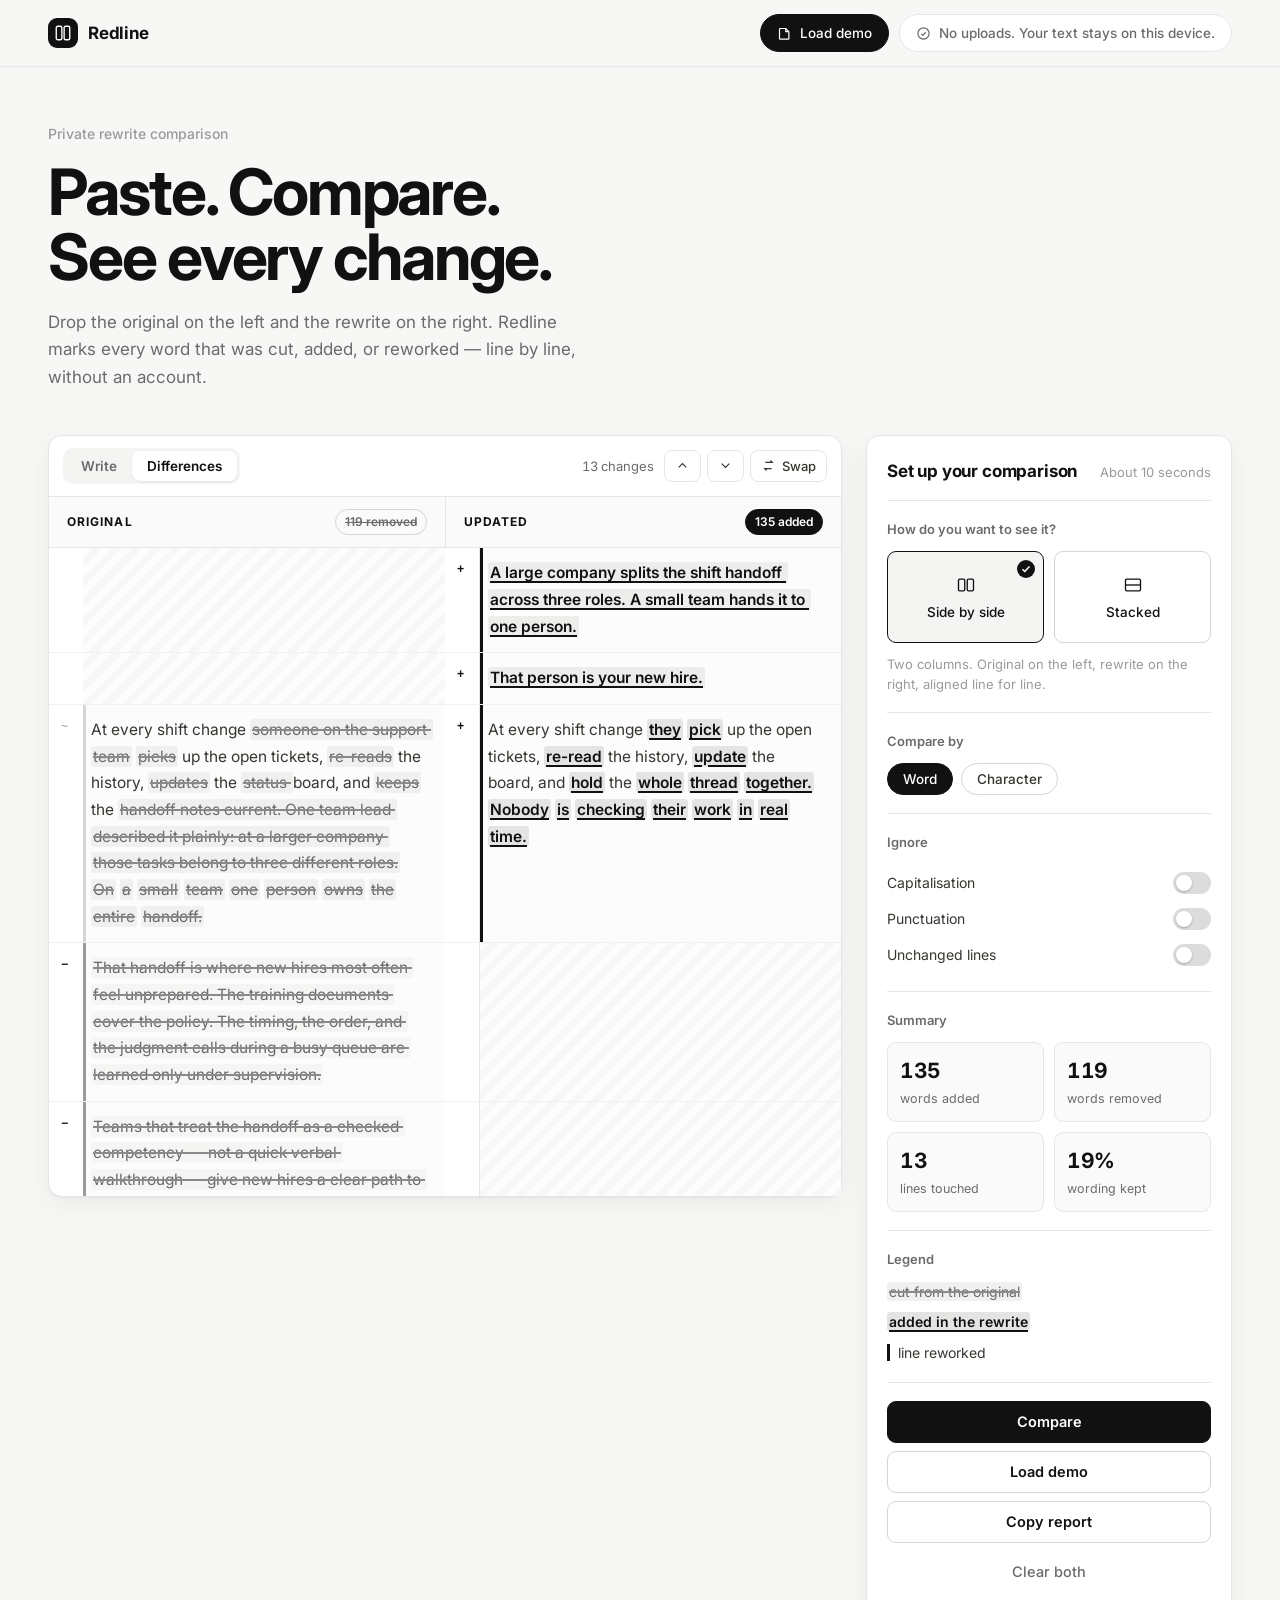
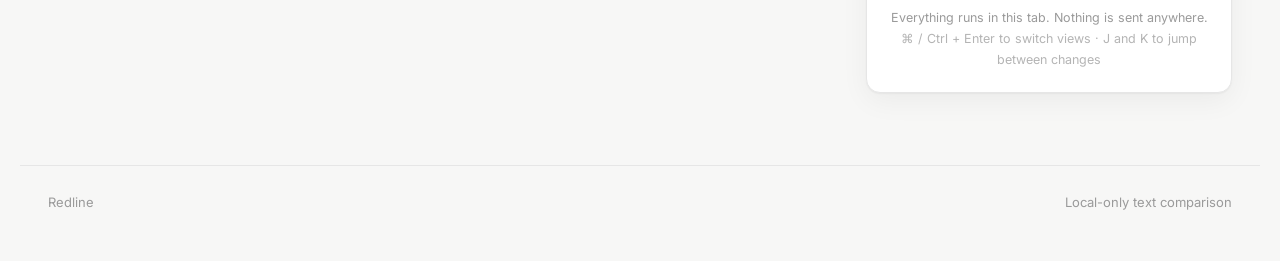
==== index.html @ 11aa621a "Add Redline, a browser-only before/after text comparison tool Paste an original draft on the left an" ====
<!doctype html>
<html lang="en">
<head>
<meta charset="utf-8" />
<meta name="viewport" content="width=device-width, initial-scale=1" />
<title>Redline — Compare a rewrite side by side</title>
<meta name="description" content="Paste the original and the rewrite. See every word added, removed, and moved. Nothing leaves your browser." />
<link rel="preconnect" href="https://fonts.googleapis.com" />
<link rel="preconnect" href="https://fonts.gstatic.com" crossorigin />
<link href="https://fonts.googleapis.com/css2?family=Inter:wght@400;500;600;700&display=swap" rel="stylesheet" />
<link rel="stylesheet" href="styles.css" />
</head>
<body>

<header class="topbar">
  <div class="topbar-inner">
    <a class="brand" href="./">
      <span class="brand-mark" aria-hidden="true">
        <svg viewBox="0 0 24 24" width="18" height="18" fill="none" stroke="currentColor" stroke-width="1.8">
          <rect x="3" y="3" width="7.5" height="18" rx="2"></rect>
          <rect x="13.5" y="3" width="7.5" height="18" rx="2"></rect>
        </svg>
      </span>
      <span class="brand-name">Redline</span>
    </a>
    <div class="topbar-right">
      <button class="pill pill-solid" id="demoTopBtn" type="button">
        <svg viewBox="0 0 24 24" width="15" height="15" fill="none" stroke="currentColor" stroke-width="1.9" aria-hidden="true"><path d="M5 4h9l5 5v11a1 1 0 0 1-1 1H5a1 1 0 0 1-1-1V5a1 1 0 0 1 1-1z"/><path d="M14 4v5h5"/></svg>
        Load demo
      </button>
      <span class="pill pill-quiet">
        <svg viewBox="0 0 24 24" width="15" height="15" fill="none" stroke="currentColor" stroke-width="1.9" aria-hidden="true"><circle cx="12" cy="12" r="9"/><path d="M8.5 12.5l2.5 2.5 4.5-5"/></svg>
        No uploads. Your text stays on this device.
      </span>
    </div>
  </div>
</header>

<main class="page">

  <section class="hero">
    <p class="eyebrow">Private rewrite comparison</p>
    <h1>Paste. Compare.<br />See every change.</h1>
    <p class="lede">Drop the original on the left and the rewrite on the right. Redline marks every word that was cut, added, or reworked — line by line, without an account.</p>
  </section>

  <section class="workspace">

    <!-- ============ LEFT: editor / diff ============ -->
    <div class="canvas-card">
      <div class="canvas-head">
        <div class="segmented" role="tablist" aria-label="Workspace mode">
          <button class="seg-btn is-active" id="tabEdit" role="tab" aria-selected="true" type="button">Write</button>
          <button class="seg-btn" id="tabDiff" role="tab" aria-selected="false" type="button">Differences</button>
        </div>
        <div class="canvas-head-right">
          <span class="change-counter" id="changeCounter" hidden></span>
          <button class="ghost-btn" id="prevChange" type="button" title="Previous change" hidden aria-label="Previous change">
            <svg viewBox="0 0 24 24" width="15" height="15" fill="none" stroke="currentColor" stroke-width="2"><path d="M18 15l-6-6-6 6"/></svg>
          </button>
          <button class="ghost-btn" id="nextChange" type="button" title="Next change" hidden aria-label="Next change">
            <svg viewBox="0 0 24 24" width="15" height="15" fill="none" stroke="currentColor" stroke-width="2"><path d="M6 9l6 6 6-6"/></svg>
          </button>
          <button class="ghost-btn" id="swapBtn" type="button" title="Swap sides">
            <svg viewBox="0 0 24 24" width="15" height="15" fill="none" stroke="currentColor" stroke-width="1.9"><path d="M7 7h11l-3-3"/><path d="M17 17H6l3 3"/></svg>
            Swap
          </button>
        </div>
      </div>

      <!-- WRITE MODE -->
      <div class="pane-grid" id="editView">
        <div class="pane">
          <div class="pane-head">
            <span class="pane-title">Original</span>
            <span class="pane-meta" id="metaLeft">0 words</span>
          </div>
          <textarea id="inputLeft" class="editor" spellcheck="false" placeholder="Paste the original draft here…"></textarea>
        </div>
        <div class="pane">
          <div class="pane-head">
            <span class="pane-title">Updated</span>
            <span class="pane-meta" id="metaRight">0 words</span>
          </div>
          <textarea id="inputRight" class="editor" spellcheck="false" placeholder="Paste the rewrite here…"></textarea>
        </div>
      </div>

      <!-- DIFF MODE -->
      <div class="diff-view" id="diffView" hidden>
        <div class="diff-head" id="diffHead">
          <div class="diff-head-cell">
            <span class="pane-title">Original</span>
            <span class="tag tag-del" id="tagRemoved">0 removed</span>
          </div>
          <div class="diff-head-cell">
            <span class="pane-title">Updated</span>
            <span class="tag tag-ins" id="tagAdded">0 added</span>
          </div>
        </div>
        <div class="diff-body" id="diffBody"></div>
        <div class="empty-state" id="emptyState" hidden>
          <p class="empty-title">Nothing to compare yet</p>
          <p class="empty-sub">Add text to both sides, or load the demo to see how it reads.</p>
          <button class="btn btn-dark" id="demoEmptyBtn" type="button">Load demo</button>
        </div>
      </div>
    </div>

    <!-- ============ RIGHT: control panel ============ -->
    <aside class="panel">
      <div class="panel-head">
        <h2>Set up your comparison</h2>
        <span class="panel-note">About 10 seconds</span>
      </div>

      <div class="panel-section">
        <p class="panel-label">How do you want to see it?</p>
        <div class="choice-grid">
          <button class="choice" id="viewSplit" type="button" aria-pressed="true">
            <svg viewBox="0 0 24 24" width="20" height="20" fill="none" stroke="currentColor" stroke-width="1.6" aria-hidden="true"><rect x="3" y="5" width="7.5" height="14" rx="1.5"/><rect x="13.5" y="5" width="7.5" height="14" rx="1.5"/></svg>
            <span>Side by side</span>
            <span class="check" aria-hidden="true">
              <svg viewBox="0 0 24 24" width="12" height="12" fill="none" stroke="currentColor" stroke-width="3"><path d="M5 12.5l4.5 4.5L19 7"/></svg>
            </span>
          </button>
          <button class="choice" id="viewUnified" type="button" aria-pressed="false">
            <svg viewBox="0 0 24 24" width="20" height="20" fill="none" stroke="currentColor" stroke-width="1.6" aria-hidden="true"><rect x="3" y="5" width="18" height="14" rx="1.5"/><path d="M3 12h18"/></svg>
            <span>Stacked</span>
            <span class="check" aria-hidden="true">
              <svg viewBox="0 0 24 24" width="12" height="12" fill="none" stroke="currentColor" stroke-width="3"><path d="M5 12.5l4.5 4.5L19 7"/></svg>
            </span>
          </button>
        </div>
        <p class="panel-hint" id="viewHint">Two columns. Original on the left, rewrite on the right, aligned line for line.</p>
      </div>

      <div class="panel-section">
        <p class="panel-label">Compare by</p>
        <div class="chip-row">
          <button class="chip is-active" data-granularity="word" type="button">Word</button>
          <button class="chip" data-granularity="char" type="button">Character</button>
        </div>
      </div>

      <div class="panel-section">
        <p class="panel-label">Ignore</p>
        <label class="switch-row">
          <span>Capitalisation</span>
          <input type="checkbox" id="optCase" />
          <span class="switch" aria-hidden="true"></span>
        </label>
        <label class="switch-row">
          <span>Punctuation</span>
          <input type="checkbox" id="optPunct" />
          <span class="switch" aria-hidden="true"></span>
        </label>
        <label class="switch-row">
          <span>Unchanged lines</span>
          <input type="checkbox" id="optOnlyChanges" />
          <span class="switch" aria-hidden="true"></span>
        </label>
      </div>

      <div class="panel-section">
        <p class="panel-label">Summary</p>
        <div class="stat-grid">
          <div class="stat">
            <span class="stat-num" id="statAdded">0</span>
            <span class="stat-label">words added</span>
          </div>
          <div class="stat">
            <span class="stat-num" id="statRemoved">0</span>
            <span class="stat-label">words removed</span>
          </div>
          <div class="stat">
            <span class="stat-num" id="statLines">0</span>
            <span class="stat-label">lines touched</span>
          </div>
          <div class="stat">
            <span class="stat-num" id="statKept">—</span>
            <span class="stat-label">wording kept</span>
          </div>
        </div>
      </div>

      <div class="panel-section">
        <p class="panel-label">Legend</p>
        <ul class="legend">
          <li><del class="d-del">cut from the original</del></li>
          <li><ins class="d-ins">added in the rewrite</ins></li>
          <li><span class="legend-line legend-moved">line reworked</span></li>
        </ul>
      </div>

      <div class="panel-actions">
        <button class="btn btn-dark" id="compareBtn" type="button">Compare</button>
        <button class="btn btn-light" id="demoBtn" type="button">Load demo</button>
        <button class="btn btn-light" id="copyBtn" type="button">Copy report</button>
        <button class="btn btn-quiet" id="clearBtn" type="button">Clear both</button>
      </div>
      <p class="panel-foot">Everything runs in this tab. Nothing is sent anywhere.<br /><span class="kbd-hint">⌘ / Ctrl + Enter to switch views · J and K to jump between changes</span></p>
    </aside>

  </section>
</main>

<footer class="footer">
  <span>Redline</span>
  <span>Local-only text comparison</span>
</footer>

<div class="toast" id="toast" role="status" aria-live="polite" hidden></div>

<script src="diff.js"></script>
<script src="app.js"></script>
</body>
</html>
---- styles.css ----
/* ============================================================
   Redline — black & white, Notion-inspired comparison tool
   ============================================================ */

:root {
  --ink:          #111111;
  --ink-2:        #37352f;
  --muted:        #6b6b6b;
  --muted-2:      #9a9a9a;
  --line:         #e6e6e6;
  --line-strong:  #d5d5d5;
  --paper:        #ffffff;
  --paper-2:      #fafafa;
  --paper-3:      #f4f4f3;
  --wash:         #f7f7f6;
  --del-bg:       #f0f0ef;
  --ins-bg:       #e4e4e2;
  --radius:       14px;
  --radius-sm:    9px;
  --shadow:       0 1px 2px rgba(0,0,0,.05), 0 8px 28px rgba(0,0,0,.05);
  --font:         "Inter", -apple-system, BlinkMacSystemFont, "Segoe UI", Helvetica, Arial, sans-serif;
  --mono:         ui-monospace, SFMono-Regular, Menlo, Consolas, monospace;
}

* { box-sizing: border-box; }

[hidden] { display: none !important; }

html, body { height: 100%; }

body {
  margin: 0;
  background: var(--wash);
  color: var(--ink);
  font-family: var(--font);
  font-size: 15px;
  line-height: 1.55;
  -webkit-font-smoothing: antialiased;
}

button { font-family: inherit; }

/* ---------------- top bar ---------------- */

.topbar {
  position: sticky;
  top: 0;
  z-index: 40;
  background: rgba(247,247,246,.86);
  backdrop-filter: saturate(180%) blur(12px);
  border-bottom: 1px solid var(--line);
}

.topbar-inner {
  max-width: 1240px;
  margin: 0 auto;
  padding: 14px 28px;
  display: flex;
  align-items: center;
  justify-content: space-between;
  gap: 16px;
}

.brand {
  display: inline-flex;
  align-items: center;
  gap: 10px;
  text-decoration: none;
  color: var(--ink);
}

.brand-mark {
  width: 30px;
  height: 30px;
  border-radius: 9px;
  background: var(--ink);
  color: #fff;
  display: grid;
  place-items: center;
}

.brand-name { font-weight: 700; font-size: 17px; letter-spacing: -.01em; }

.topbar-right { display: flex; align-items: center; gap: 10px; }

.pill {
  display: inline-flex;
  align-items: center;
  gap: 8px;
  height: 38px;
  padding: 0 16px;
  border-radius: 999px;
  font-size: 13.5px;
  font-weight: 500;
  white-space: nowrap;
}

.pill-solid {
  background: var(--ink);
  color: #fff;
  border: 1px solid var(--ink);
  cursor: pointer;
  transition: transform .12s ease, opacity .12s ease;
}
.pill-solid:hover { opacity: .88; }
.pill-solid:active { transform: translateY(1px); }

.pill-quiet {
  background: var(--paper);
  border: 1px solid var(--line);
  color: var(--muted);
}

/* ---------------- page + hero ---------------- */

.page {
  max-width: 1240px;
  margin: 0 auto;
  padding: 56px 28px 72px;
}

.hero { max-width: 720px; margin-bottom: 44px; }

.eyebrow {
  margin: 0 0 14px;
  color: var(--muted-2);
  font-size: 14px;
  font-weight: 500;
}

h1 {
  margin: 0 0 20px;
  font-size: clamp(38px, 6vw, 64px);
  line-height: 1.02;
  letter-spacing: -.035em;
  font-weight: 700;
}

.lede {
  margin: 0;
  max-width: 560px;
  color: var(--muted);
  font-size: 17px;
  line-height: 1.6;
}

/* ---------------- workspace layout ---------------- */

.workspace {
  display: grid;
  grid-template-columns: minmax(0, 1fr) 366px;
  gap: 24px;
  align-items: start;
}

.canvas-card { min-width: 0; }

.canvas-card,
.panel {
  background: var(--paper);
  border: 1px solid var(--line);
  border-radius: var(--radius);
  box-shadow: var(--shadow);
}

/* ---------------- canvas head ---------------- */

.canvas-head {
  display: flex;
  align-items: center;
  justify-content: space-between;
  gap: 12px;
  padding: 12px 14px;
  border-bottom: 1px solid var(--line);
}

.segmented {
  display: inline-flex;
  padding: 3px;
  background: var(--paper-3);
  border-radius: 10px;
}

.seg-btn {
  border: 0;
  background: transparent;
  color: var(--muted);
  font-size: 13.5px;
  font-weight: 600;
  padding: 7px 15px;
  border-radius: 8px;
  cursor: pointer;
}

.seg-btn.is-active {
  background: var(--paper);
  color: var(--ink);
  box-shadow: 0 1px 2px rgba(0,0,0,.08);
}

.canvas-head-right { display: flex; align-items: center; gap: 6px; }

.change-counter {
  font-size: 13px;
  color: var(--muted);
  padding-right: 4px;
  font-variant-numeric: tabular-nums;
}

.ghost-btn {
  display: inline-flex;
  align-items: center;
  gap: 6px;
  height: 32px;
  padding: 0 10px;
  border: 1px solid var(--line);
  background: var(--paper);
  color: var(--ink-2);
  border-radius: 8px;
  font-size: 13px;
  font-weight: 500;
  cursor: pointer;
}
.ghost-btn:hover { background: var(--paper-3); }
.ghost-btn:disabled { opacity: .38; cursor: default; }

/* ---------------- write mode ---------------- */

.pane-grid {
  display: grid;
  grid-template-columns: 1fr 1fr;
}

.pane { display: flex; flex-direction: column; min-width: 0; }
.pane + .pane { border-left: 1px solid var(--line); }

.pane-head {
  display: flex;
  align-items: center;
  justify-content: space-between;
  padding: 12px 18px;
  border-bottom: 1px solid var(--line);
  background: var(--paper-2);
}

.pane-title {
  font-size: 12px;
  font-weight: 700;
  letter-spacing: .09em;
  text-transform: uppercase;
  color: var(--ink);
}

.pane-meta { font-size: 12.5px; color: var(--muted-2); font-variant-numeric: tabular-nums; }

.editor {
  border: 0;
  outline: 0;
  resize: none;
  padding: 22px;
  min-height: 460px;
  font-family: var(--font);
  font-size: 15.5px;
  line-height: 1.72;
  color: var(--ink-2);
  background: transparent;
}

.editor::placeholder { color: #bdbdbd; }

/* ---------------- diff mode ---------------- */

.diff-view { display: flex; flex-direction: column; }

.diff-head {
  display: grid;
  grid-template-columns: 1fr 1fr;
  border-bottom: 1px solid var(--line);
  background: var(--paper-2);
}

.diff-head-cell {
  display: flex;
  align-items: center;
  justify-content: space-between;
  gap: 10px;
  padding: 12px 18px;
}
.diff-head-cell + .diff-head-cell { border-left: 1px solid var(--line); }

.diff-view.is-unified .diff-head { grid-template-columns: 1fr; }
.diff-view.is-unified .diff-head-cell:first-child { gap: 8px; }
.diff-view.is-unified .diff-head-cell:first-child .tag-del { margin-left: auto; }
.diff-view.is-unified .diff-head-cell:nth-child(2) { display: none; }

.tag {
  font-size: 12px;
  font-weight: 600;
  padding: 3px 9px;
  border-radius: 999px;
  border: 1px solid var(--line-strong);
  color: var(--muted);
  white-space: nowrap;
}
.tag-del { text-decoration: line-through; text-decoration-thickness: 1px; }
.tag-ins { background: var(--ink); border-color: var(--ink); color: #fff; }

.diff-body {
  min-height: 460px;
  max-height: 72vh;
  overflow: auto;
}

/* --- a diff row: gutter | left | gutter | right --- */

.row {
  display: grid;
  grid-template-columns: 34px minmax(0,1fr) 34px minmax(0,1fr);
  border-bottom: 1px solid #f1f1f1;
}
.row:last-child { border-bottom: 0; }

.cell {
  padding: 12px 18px 12px 8px;
  font-size: 15.5px;
  line-height: 1.72;
  color: var(--ink-2);
  min-width: 0;
  overflow-wrap: anywhere;
  white-space: pre-wrap;
}

.cell.side-b { border-left: 1px solid var(--line); padding-left: 8px; }

.gutter {
  font-family: var(--mono);
  font-size: 12px;
  color: var(--muted-2);
  padding: 13px 0 0 12px;
  user-select: none;
}

.gutter.g-del { color: var(--ink); font-weight: 700; }
.gutter.g-ins { color: var(--ink); font-weight: 700; }

.cell.is-empty { background: repeating-linear-gradient(135deg, #fdfdfd, #fdfdfd 7px, #f7f7f6 7px, #f7f7f6 14px); }

.row.r-del .cell.side-a,
.row.r-ins .cell.side-b,
.row.r-mod .cell { background: #fcfcfc; }

.row.r-del .cell.side-a { box-shadow: inset 3px 0 0 var(--muted-2); }
.row.r-ins .cell.side-b { box-shadow: inset 3px 0 0 var(--ink); }
.row.r-mod .cell.side-a { box-shadow: inset 3px 0 0 var(--line-strong); }
.row.r-mod .cell.side-b { box-shadow: inset 3px 0 0 var(--ink); }

.row.is-focused { background: #f6f6f5; }

/* unified (stacked) mode */
.diff-view.is-unified .row { grid-template-columns: 34px minmax(0,1fr); }
.diff-view.is-unified .row .gutter.g-a,
.diff-view.is-unified .row .gutter.g-b { grid-column: 1; }
.diff-view.is-unified .row .cell.side-a,
.diff-view.is-unified .row .cell.side-b { grid-column: 2; }
.diff-view.is-unified .row .cell.side-b { border-left: 0; padding-left: 8px; }
.diff-view.is-unified .row.r-eq .gutter.g-b,
.diff-view.is-unified .row.r-eq .cell.side-b,
.diff-view.is-unified .row .cell.is-empty,
.diff-view.is-unified .row.r-del .gutter.g-b,
.diff-view.is-unified .row.r-ins .gutter.g-a { display: none; }
.diff-view.is-unified .row.r-mod .cell.side-a { padding-bottom: 4px; }
.diff-view.is-unified .row.r-mod .cell.side-b { padding-top: 4px; }

/* ---------------- inline marks ---------------- */

.d-del {
  background: var(--del-bg);
  color: var(--muted);
  text-decoration: line-through;
  text-decoration-thickness: 1.5px;
  text-decoration-color: #8a8a8a;
  border-radius: 3px;
  padding: 1px 2px;
  box-decoration-break: clone;
  -webkit-box-decoration-break: clone;
}

.d-ins {
  background: var(--ins-bg);
  color: var(--ink);
  font-weight: 600;
  text-decoration: underline;
  text-decoration-thickness: 2px;
  text-underline-offset: 3px;
  text-decoration-color: var(--ink);
  border-radius: 3px;
  padding: 1px 2px;
  box-decoration-break: clone;
  -webkit-box-decoration-break: clone;
}

/* whole-line additions/removals get a lighter treatment so blocks stay readable */
.row.r-ins .cell.side-b .d-ins { background: #ededeb; }
.row.r-del .cell.side-a .d-del { background: #f5f5f4; }

/* ---------------- empty state ---------------- */

.empty-state {
  min-height: 460px;
  display: grid;
  place-content: center;
  justify-items: center;
  gap: 8px;
  text-align: center;
  padding: 40px;
}
.empty-title { margin: 0; font-weight: 600; font-size: 16px; }
.empty-sub { margin: 0 0 10px; color: var(--muted); max-width: 340px; }

/* ---------------- panel ---------------- */

.panel { padding: 22px 20px; position: sticky; top: 84px; }

.panel-head {
  display: flex;
  align-items: baseline;
  justify-content: space-between;
  gap: 12px;
  padding-bottom: 16px;
  border-bottom: 1px solid var(--line);
}

.panel-head h2 { margin: 0; font-size: 17px; font-weight: 700; letter-spacing: -.01em; }
.panel-note { font-size: 13px; color: var(--muted-2); }

.panel-section { padding: 18px 0; border-bottom: 1px solid var(--line); }

.panel-label {
  margin: 0 0 12px;
  font-size: 13px;
  font-weight: 600;
  color: var(--muted);
}

.panel-hint { margin: 12px 0 0; font-size: 13px; color: var(--muted-2); line-height: 1.5; }

.choice-grid { display: grid; grid-template-columns: 1fr 1fr; gap: 10px; }

.choice {
  position: relative;
  display: flex;
  flex-direction: column;
  align-items: center;
  justify-content: center;
  gap: 9px;
  padding: 18px 10px;
  min-height: 92px;
  border: 1px solid var(--line-strong);
  border-radius: var(--radius-sm);
  background: var(--paper);
  color: var(--ink);
  font-size: 13.5px;
  font-weight: 500;
  cursor: pointer;
  transition: border-color .12s ease, background .12s ease;
}
.choice:hover { background: var(--paper-2); }
.choice[aria-pressed="true"] { border-color: var(--ink); background: var(--paper-3); }

.check {
  position: absolute;
  top: 8px;
  right: 8px;
  width: 18px;
  height: 18px;
  border-radius: 50%;
  background: var(--ink);
  color: #fff;
  display: none;
  place-items: center;
}
.choice[aria-pressed="true"] .check { display: grid; }

.chip-row { display: flex; gap: 8px; flex-wrap: wrap; }

.chip {
  border: 1px solid var(--line-strong);
  background: var(--paper);
  border-radius: 999px;
  padding: 7px 15px;
  font-size: 13.5px;
  font-weight: 500;
  cursor: pointer;
  color: var(--ink-2);
}
.chip.is-active { background: var(--ink); border-color: var(--ink); color: #fff; }

/* switches */
.switch-row {
  display: flex;
  align-items: center;
  justify-content: space-between;
  gap: 12px;
  padding: 7px 0;
  font-size: 14px;
  color: var(--ink-2);
  cursor: pointer;
}
.switch-row input { position: absolute; opacity: 0; pointer-events: none; }

.switch {
  flex: none;
  width: 38px;
  height: 22px;
  border-radius: 999px;
  background: #dcdcdc;
  position: relative;
  transition: background .15s ease;
}
.switch::after {
  content: "";
  position: absolute;
  top: 3px; left: 3px;
  width: 16px; height: 16px;
  border-radius: 50%;
  background: #fff;
  box-shadow: 0 1px 2px rgba(0,0,0,.25);
  transition: transform .15s ease;
}
.switch-row input:checked ~ .switch { background: var(--ink); }
.switch-row input:checked ~ .switch::after { transform: translateX(16px); }
.switch-row input:focus-visible ~ .switch { outline: 2px solid var(--ink); outline-offset: 2px; }

/* stats */
.stat-grid { display: grid; grid-template-columns: 1fr 1fr; gap: 10px; }

.stat {
  border: 1px solid var(--line);
  border-radius: var(--radius-sm);
  padding: 12px;
  background: var(--paper-2);
}
.stat-num { display: block; font-size: 21px; font-weight: 700; letter-spacing: -.02em; font-variant-numeric: tabular-nums; }
.stat-label { display: block; font-size: 12.5px; color: var(--muted); margin-top: 2px; }

/* legend */
.legend { list-style: none; margin: 0; padding: 0; display: grid; gap: 9px; font-size: 14px; }
.legend-line { border-left: 3px solid var(--ink); padding-left: 8px; color: var(--ink-2); }

/* actions */
.panel-actions { display: grid; gap: 8px; padding-top: 18px; }

.btn {
  height: 42px;
  border-radius: var(--radius-sm);
  border: 1px solid var(--line-strong);
  background: var(--paper);
  color: var(--ink);
  font-size: 14.5px;
  font-weight: 600;
  cursor: pointer;
  transition: opacity .12s ease, background .12s ease, transform .12s ease;
}
.btn:hover { background: var(--paper-3); }
.btn:active { transform: translateY(1px); }
.btn-dark { background: var(--ink); border-color: var(--ink); color: #fff; }
.btn-dark:hover { background: #000; }
.btn-quiet { border-color: transparent; background: transparent; color: var(--muted); font-weight: 500; }
.btn-quiet:hover { background: var(--paper-3); }

.panel-foot { margin: 14px 0 0; font-size: 12.5px; color: var(--muted-2); text-align: center; line-height: 1.7; }
.kbd-hint { color: #b4b4b4; }

/* ---------------- footer + toast ---------------- */

.footer {
  max-width: 1240px;
  margin: 0 auto;
  padding: 26px 28px 48px;
  display: flex;
  justify-content: space-between;
  color: var(--muted-2);
  font-size: 13px;
  border-top: 1px solid var(--line);
}

.toast {
  position: fixed;
  left: 50%;
  bottom: 28px;
  transform: translateX(-50%);
  background: var(--ink);
  color: #fff;
  padding: 11px 18px;
  border-radius: 999px;
  font-size: 14px;
  font-weight: 500;
  z-index: 60;
  box-shadow: 0 8px 30px rgba(0,0,0,.25);
}

:focus-visible { outline: 2px solid var(--ink); outline-offset: 2px; border-radius: 6px; }

/* ---------------- responsive ---------------- */

@media (max-width: 1080px) {
  .workspace { grid-template-columns: minmax(0, 1fr); }
  .panel { position: static; }
}

@media (max-width: 720px) {
  .page { padding: 34px 16px 56px; }
  .topbar-inner { padding: 12px 16px; }
  .pill-quiet { display: none; }
  .pane-grid { grid-template-columns: 1fr; }
  .canvas-head { flex-wrap: wrap; row-gap: 8px; }
  .canvas-head-right { flex-wrap: wrap; }
  .ghost-btn span, .ghost-btn { font-size: 12.5px; }
  .change-counter { font-size: 12.5px; }
  .pane + .pane { border-left: 0; border-top: 1px solid var(--line); }
  .editor { min-height: 240px; }
  .diff-head { grid-template-columns: 1fr; }
  .diff-head-cell:nth-child(2) { display: none; }
  .row, .diff-view.is-unified .row { grid-template-columns: 28px minmax(0,1fr); }
  .row .gutter.g-a, .row .gutter.g-b { grid-column: 1; }
  .row .cell.side-a, .row .cell.side-b { grid-column: 2; }
  .row .cell.side-b { border-left: 0; padding-left: 8px; }
  .row.r-eq .gutter.g-b,
  .row.r-eq .cell.side-b,
  .row .cell.is-empty,
  .row.r-del .gutter.g-b,
  .row.r-ins .gutter.g-a { display: none; }
  .stat-grid { grid-template-columns: 1fr 1fr; }
}

@media print {
  .topbar, .panel, .footer, .canvas-head { display: none; }
  body { background: #fff; }
  .diff-body { max-height: none; overflow: visible; }
}
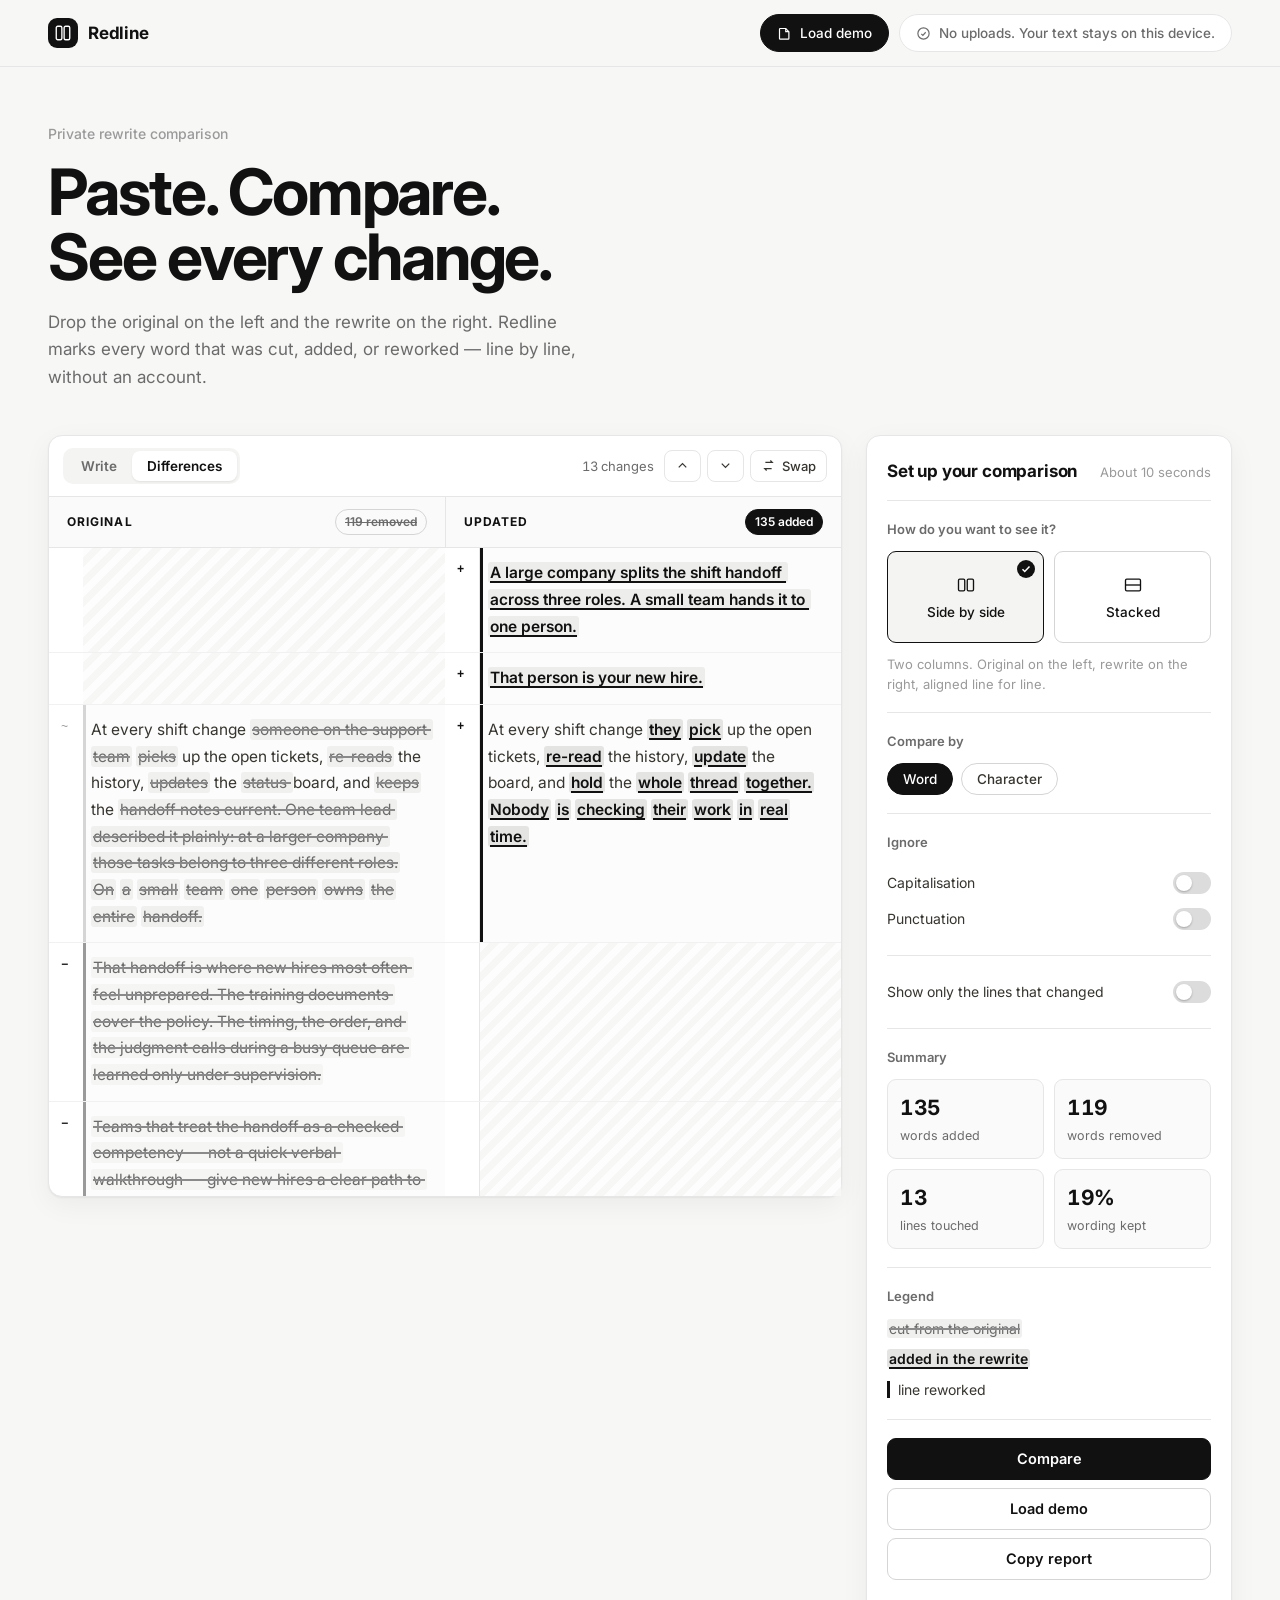
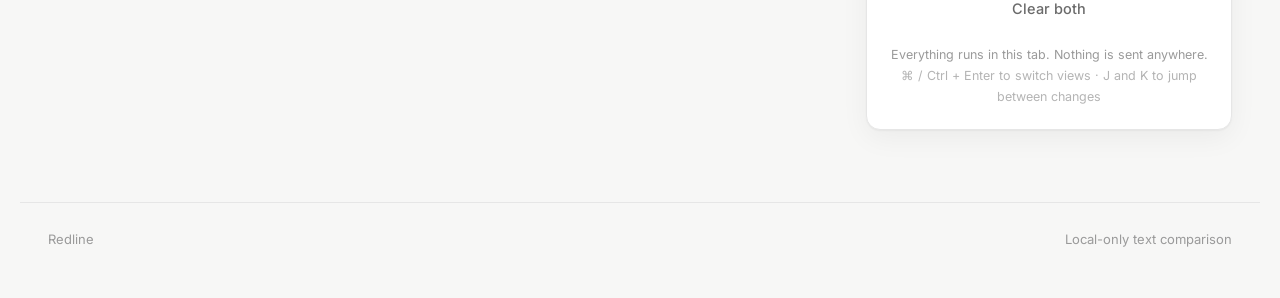
==== commit daaba339: "Ship index.html as a single self-contained file Loading the page where the sibling styles.css/diff.j" ====
--- a/index.html
+++ b/index.html
@@ -8,7 +8,649 @@
 <link rel="preconnect" href="https://fonts.googleapis.com" />
 <link rel="preconnect" href="https://fonts.gstatic.com" crossorigin />
 <link href="https://fonts.googleapis.com/css2?family=Inter:wght@400;500;600;700&display=swap" rel="stylesheet" />
-<link rel="stylesheet" href="styles.css" />
+<style>
+/* ============================================================
+   Redline — black & white, Notion-inspired comparison tool
+   ============================================================ */
+
+:root {
+  --ink:          #111111;
+  --ink-2:        #37352f;
+  --muted:        #6b6b6b;
+  --muted-2:      #9a9a9a;
+  --line:         #e6e6e6;
+  --line-strong:  #d5d5d5;
+  --paper:        #ffffff;
+  --paper-2:      #fafafa;
+  --paper-3:      #f4f4f3;
+  --wash:         #f7f7f6;
+  --del-bg:       #f0f0ef;
+  --ins-bg:       #e4e4e2;
+  --radius:       14px;
+  --radius-sm:    9px;
+  --shadow:       0 1px 2px rgba(0,0,0,.05), 0 8px 28px rgba(0,0,0,.05);
+  --font:         "Inter", -apple-system, BlinkMacSystemFont, "Segoe UI", Helvetica, Arial, sans-serif;
+  --mono:         ui-monospace, SFMono-Regular, Menlo, Consolas, monospace;
+}
+
+* { box-sizing: border-box; }
+
+[hidden] { display: none !important; }
+
+html, body { height: 100%; }
+
+body {
+  margin: 0;
+  background: var(--wash);
+  color: var(--ink);
+  font-family: var(--font);
+  font-size: 15px;
+  line-height: 1.55;
+  -webkit-font-smoothing: antialiased;
+}
+
+button { font-family: inherit; }
+
+/* ---------------- top bar ---------------- */
+
+.topbar {
+  position: sticky;
+  top: 0;
+  z-index: 40;
+  background: rgba(247,247,246,.86);
+  backdrop-filter: saturate(180%) blur(12px);
+  border-bottom: 1px solid var(--line);
+}
+
+.topbar-inner {
+  max-width: 1240px;
+  margin: 0 auto;
+  padding: 14px 28px;
+  display: flex;
+  align-items: center;
+  justify-content: space-between;
+  gap: 16px;
+}
+
+.brand {
+  display: inline-flex;
+  align-items: center;
+  gap: 10px;
+  text-decoration: none;
+  color: var(--ink);
+}
+
+.brand-mark {
+  width: 30px;
+  height: 30px;
+  border-radius: 9px;
+  background: var(--ink);
+  color: #fff;
+  display: grid;
+  place-items: center;
+}
+
+.brand-name { font-weight: 700; font-size: 17px; letter-spacing: -.01em; }
+
+.topbar-right { display: flex; align-items: center; gap: 10px; }
+
+.pill {
+  display: inline-flex;
+  align-items: center;
+  gap: 8px;
+  height: 38px;
+  padding: 0 16px;
+  border-radius: 999px;
+  font-size: 13.5px;
+  font-weight: 500;
+  white-space: nowrap;
+}
+
+.pill-solid {
+  background: var(--ink);
+  color: #fff;
+  border: 1px solid var(--ink);
+  cursor: pointer;
+  transition: transform .12s ease, opacity .12s ease;
+}
+.pill-solid:hover { opacity: .88; }
+.pill-solid:active { transform: translateY(1px); }
+
+.pill-quiet {
+  background: var(--paper);
+  border: 1px solid var(--line);
+  color: var(--muted);
+}
+
+/* ---------------- page + hero ---------------- */
+
+.page {
+  max-width: 1240px;
+  margin: 0 auto;
+  padding: 56px 28px 72px;
+}
+
+.hero { max-width: 720px; margin-bottom: 44px; }
+
+.eyebrow {
+  margin: 0 0 14px;
+  color: var(--muted-2);
+  font-size: 14px;
+  font-weight: 500;
+}
+
+h1 {
+  margin: 0 0 20px;
+  font-size: clamp(38px, 6vw, 64px);
+  line-height: 1.02;
+  letter-spacing: -.035em;
+  font-weight: 700;
+}
+
+.lede {
+  margin: 0;
+  max-width: 560px;
+  color: var(--muted);
+  font-size: 17px;
+  line-height: 1.6;
+}
+
+/* ---------------- workspace layout ---------------- */
+
+.workspace {
+  display: grid;
+  grid-template-columns: minmax(0, 1fr) 366px;
+  gap: 24px;
+  align-items: start;
+}
+
+.canvas-card { min-width: 0; }
+
+.canvas-card,
+.panel {
+  background: var(--paper);
+  border: 1px solid var(--line);
+  border-radius: var(--radius);
+  box-shadow: var(--shadow);
+}
+
+/* ---------------- canvas head ---------------- */
+
+.canvas-head {
+  display: flex;
+  align-items: center;
+  justify-content: space-between;
+  gap: 12px;
+  padding: 12px 14px;
+  border-bottom: 1px solid var(--line);
+}
+
+.segmented {
+  display: inline-flex;
+  padding: 3px;
+  background: var(--paper-3);
+  border-radius: 10px;
+}
+
+.seg-btn {
+  border: 0;
+  background: transparent;
+  color: var(--muted);
+  font-size: 13.5px;
+  font-weight: 600;
+  padding: 7px 15px;
+  border-radius: 8px;
+  cursor: pointer;
+}
+
+.seg-btn.is-active {
+  background: var(--paper);
+  color: var(--ink);
+  box-shadow: 0 1px 2px rgba(0,0,0,.08);
+}
+
+.canvas-head-right { display: flex; align-items: center; gap: 6px; }
+
+.change-counter {
+  font-size: 13px;
+  color: var(--muted);
+  padding-right: 4px;
+  font-variant-numeric: tabular-nums;
+}
+
+.ghost-btn {
+  display: inline-flex;
+  align-items: center;
+  gap: 6px;
+  height: 32px;
+  padding: 0 10px;
+  border: 1px solid var(--line);
+  background: var(--paper);
+  color: var(--ink-2);
+  border-radius: 8px;
+  font-size: 13px;
+  font-weight: 500;
+  cursor: pointer;
+}
+.ghost-btn:hover { background: var(--paper-3); }
+.ghost-btn:disabled { opacity: .38; cursor: default; }
+
+/* ---------------- write mode ---------------- */
+
+.pane-grid {
+  display: grid;
+  grid-template-columns: 1fr 1fr;
+}
+
+.pane { display: flex; flex-direction: column; min-width: 0; }
+.pane + .pane { border-left: 1px solid var(--line); }
+
+.pane-head {
+  display: flex;
+  align-items: center;
+  justify-content: space-between;
+  padding: 12px 18px;
+  border-bottom: 1px solid var(--line);
+  background: var(--paper-2);
+}
+
+.pane-title {
+  font-size: 12px;
+  font-weight: 700;
+  letter-spacing: .09em;
+  text-transform: uppercase;
+  color: var(--ink);
+}
+
+.pane-meta { font-size: 12.5px; color: var(--muted-2); font-variant-numeric: tabular-nums; }
+
+.editor {
+  border: 0;
+  outline: 0;
+  resize: none;
+  padding: 22px;
+  min-height: 460px;
+  font-family: var(--font);
+  font-size: 15.5px;
+  line-height: 1.72;
+  color: var(--ink-2);
+  background: transparent;
+}
+
+.editor::placeholder { color: #bdbdbd; }
+
+/* ---------------- diff mode ---------------- */
+
+.diff-view { display: flex; flex-direction: column; }
+
+.diff-head {
+  display: grid;
+  grid-template-columns: 1fr 1fr;
+  border-bottom: 1px solid var(--line);
+  background: var(--paper-2);
+}
+
+.diff-head-cell {
+  display: flex;
+  align-items: center;
+  justify-content: space-between;
+  gap: 10px;
+  padding: 12px 18px;
+}
+.diff-head-cell + .diff-head-cell { border-left: 1px solid var(--line); }
+
+.diff-view.is-unified .diff-head { grid-template-columns: 1fr; }
+.diff-view.is-unified .diff-head-cell:first-child { gap: 8px; }
+.diff-view.is-unified .diff-head-cell:first-child .tag-del { margin-left: auto; }
+.diff-view.is-unified .diff-head-cell:nth-child(2) { display: none; }
+
+.tag {
+  font-size: 12px;
+  font-weight: 600;
+  padding: 3px 9px;
+  border-radius: 999px;
+  border: 1px solid var(--line-strong);
+  color: var(--muted);
+  white-space: nowrap;
+}
+.tag-del { text-decoration: line-through; text-decoration-thickness: 1px; }
+.tag-ins { background: var(--ink); border-color: var(--ink); color: #fff; }
+
+.diff-body {
+  min-height: 460px;
+  max-height: 72vh;
+  overflow: auto;
+}
+
+/* --- a diff row: gutter | left | gutter | right --- */
+
+.row {
+  display: grid;
+  grid-template-columns: 34px minmax(0,1fr) 34px minmax(0,1fr);
+  border-bottom: 1px solid #f1f1f1;
+}
+.row:last-child { border-bottom: 0; }
+
+.cell {
+  padding: 12px 18px 12px 8px;
+  font-size: 15.5px;
+  line-height: 1.72;
+  color: var(--ink-2);
+  min-width: 0;
+  overflow-wrap: anywhere;
+  white-space: pre-wrap;
+}
+
+.cell.side-b { border-left: 1px solid var(--line); padding-left: 8px; }
+
+.gutter {
+  font-family: var(--mono);
+  font-size: 12px;
+  color: var(--muted-2);
+  padding: 13px 0 0 12px;
+  user-select: none;
+}
+
+.gutter.g-del { color: var(--ink); font-weight: 700; }
+.gutter.g-ins { color: var(--ink); font-weight: 700; }
+
+.cell.is-empty { background: repeating-linear-gradient(135deg, #fdfdfd, #fdfdfd 7px, #f7f7f6 7px, #f7f7f6 14px); }
+
+.row.r-del .cell.side-a,
+.row.r-ins .cell.side-b,
+.row.r-mod .cell { background: #fcfcfc; }
+
+.row.r-del .cell.side-a { box-shadow: inset 3px 0 0 var(--muted-2); }
+.row.r-ins .cell.side-b { box-shadow: inset 3px 0 0 var(--ink); }
+.row.r-mod .cell.side-a { box-shadow: inset 3px 0 0 var(--line-strong); }
+.row.r-mod .cell.side-b { box-shadow: inset 3px 0 0 var(--ink); }
+
+.row.is-focused { background: #f6f6f5; }
+
+/* unified (stacked) mode */
+.diff-view.is-unified .row { grid-template-columns: 34px minmax(0,1fr); }
+.diff-view.is-unified .row .gutter.g-a,
+.diff-view.is-unified .row .gutter.g-b { grid-column: 1; }
+.diff-view.is-unified .row .cell.side-a,
+.diff-view.is-unified .row .cell.side-b { grid-column: 2; }
+.diff-view.is-unified .row .cell.side-b { border-left: 0; padding-left: 8px; }
+.diff-view.is-unified .row.r-eq .gutter.g-b,
+.diff-view.is-unified .row.r-eq .cell.side-b,
+.diff-view.is-unified .row .cell.is-empty,
+.diff-view.is-unified .row.r-del .gutter.g-b,
+.diff-view.is-unified .row.r-ins .gutter.g-a { display: none; }
+.diff-view.is-unified .row.r-mod .cell.side-a { padding-bottom: 4px; }
+.diff-view.is-unified .row.r-mod .cell.side-b { padding-top: 4px; }
+
+/* ---------------- inline marks ---------------- */
+
+.d-del {
+  background: var(--del-bg);
+  color: var(--muted);
+  text-decoration: line-through;
+  text-decoration-thickness: 1.5px;
+  text-decoration-color: #8a8a8a;
+  border-radius: 3px;
+  padding: 1px 2px;
+  box-decoration-break: clone;
+  -webkit-box-decoration-break: clone;
+}
+
+.d-ins {
+  background: var(--ins-bg);
+  color: var(--ink);
+  font-weight: 600;
+  text-decoration: underline;
+  text-decoration-thickness: 2px;
+  text-underline-offset: 3px;
+  text-decoration-color: var(--ink);
+  border-radius: 3px;
+  padding: 1px 2px;
+  box-decoration-break: clone;
+  -webkit-box-decoration-break: clone;
+}
+
+/* whole-line additions/removals get a lighter treatment so blocks stay readable */
+.row.r-ins .cell.side-b .d-ins { background: #ededeb; }
+.row.r-del .cell.side-a .d-del { background: #f5f5f4; }
+
+/* ---------------- empty state ---------------- */
+
+.empty-state {
+  min-height: 460px;
+  display: grid;
+  place-content: center;
+  justify-items: center;
+  gap: 8px;
+  text-align: center;
+  padding: 40px;
+}
+.empty-title { margin: 0; font-weight: 600; font-size: 16px; }
+.empty-sub { margin: 0 0 10px; color: var(--muted); max-width: 340px; }
+
+/* ---------------- panel ---------------- */
+
+.panel { padding: 22px 20px; position: sticky; top: 84px; }
+
+.panel-head {
+  display: flex;
+  align-items: baseline;
+  justify-content: space-between;
+  gap: 12px;
+  padding-bottom: 16px;
+  border-bottom: 1px solid var(--line);
+}
+
+.panel-head h2 { margin: 0; font-size: 17px; font-weight: 700; letter-spacing: -.01em; }
+.panel-note { font-size: 13px; color: var(--muted-2); }
+
+.panel-section { padding: 18px 0; border-bottom: 1px solid var(--line); }
+
+.panel-label {
+  margin: 0 0 12px;
+  font-size: 13px;
+  font-weight: 600;
+  color: var(--muted);
+}
+
+.panel-hint { margin: 12px 0 0; font-size: 13px; color: var(--muted-2); line-height: 1.5; }
+
+.choice-grid { display: grid; grid-template-columns: 1fr 1fr; gap: 10px; }
+
+.choice {
+  position: relative;
+  display: flex;
+  flex-direction: column;
+  align-items: center;
+  justify-content: center;
+  gap: 9px;
+  padding: 18px 10px;
+  min-height: 92px;
+  border: 1px solid var(--line-strong);
+  border-radius: var(--radius-sm);
+  background: var(--paper);
+  color: var(--ink);
+  font-size: 13.5px;
+  font-weight: 500;
+  cursor: pointer;
+  transition: border-color .12s ease, background .12s ease;
+}
+.choice:hover { background: var(--paper-2); }
+.choice[aria-pressed="true"] { border-color: var(--ink); background: var(--paper-3); }
+
+.check {
+  position: absolute;
+  top: 8px;
+  right: 8px;
+  width: 18px;
+  height: 18px;
+  border-radius: 50%;
+  background: var(--ink);
+  color: #fff;
+  display: none;
+  place-items: center;
+}
+.choice[aria-pressed="true"] .check { display: grid; }
+
+.chip-row { display: flex; gap: 8px; flex-wrap: wrap; }
+
+.chip {
+  border: 1px solid var(--line-strong);
+  background: var(--paper);
+  border-radius: 999px;
+  padding: 7px 15px;
+  font-size: 13.5px;
+  font-weight: 500;
+  cursor: pointer;
+  color: var(--ink-2);
+}
+.chip.is-active { background: var(--ink); border-color: var(--ink); color: #fff; }
+
+/* switches */
+.switch-row {
+  display: flex;
+  align-items: center;
+  justify-content: space-between;
+  gap: 12px;
+  padding: 7px 0;
+  font-size: 14px;
+  color: var(--ink-2);
+  cursor: pointer;
+}
+.switch-row input { position: absolute; opacity: 0; pointer-events: none; }
+
+.switch {
+  flex: none;
+  width: 38px;
+  height: 22px;
+  border-radius: 999px;
+  background: #dcdcdc;
+  position: relative;
+  transition: background .15s ease;
+}
+.switch::after {
+  content: "";
+  position: absolute;
+  top: 3px; left: 3px;
+  width: 16px; height: 16px;
+  border-radius: 50%;
+  background: #fff;
+  box-shadow: 0 1px 2px rgba(0,0,0,.25);
+  transition: transform .15s ease;
+}
+.switch-row input:checked ~ .switch { background: var(--ink); }
+.switch-row input:checked ~ .switch::after { transform: translateX(16px); }
+.switch-row input:focus-visible ~ .switch { outline: 2px solid var(--ink); outline-offset: 2px; }
+
+/* stats */
+.stat-grid { display: grid; grid-template-columns: 1fr 1fr; gap: 10px; }
+
+.stat {
+  border: 1px solid var(--line);
+  border-radius: var(--radius-sm);
+  padding: 12px;
+  background: var(--paper-2);
+}
+.stat-num { display: block; font-size: 21px; font-weight: 700; letter-spacing: -.02em; font-variant-numeric: tabular-nums; }
+.stat-label { display: block; font-size: 12.5px; color: var(--muted); margin-top: 2px; }
+
+/* legend */
+.legend { list-style: none; margin: 0; padding: 0; display: grid; gap: 9px; font-size: 14px; }
+.legend-line { border-left: 3px solid var(--ink); padding-left: 8px; color: var(--ink-2); }
+
+/* actions */
+.panel-actions { display: grid; gap: 8px; padding-top: 18px; }
+
+.btn {
+  height: 42px;
+  border-radius: var(--radius-sm);
+  border: 1px solid var(--line-strong);
+  background: var(--paper);
+  color: var(--ink);
+  font-size: 14.5px;
+  font-weight: 600;
+  cursor: pointer;
+  transition: opacity .12s ease, background .12s ease, transform .12s ease;
+}
+.btn:hover { background: var(--paper-3); }
+.btn:active { transform: translateY(1px); }
+.btn-dark { background: var(--ink); border-color: var(--ink); color: #fff; }
+.btn-dark:hover { background: #000; }
+.btn-quiet { border-color: transparent; background: transparent; color: var(--muted); font-weight: 500; }
+.btn-quiet:hover { background: var(--paper-3); }
+
+.panel-foot { margin: 14px 0 0; font-size: 12.5px; color: var(--muted-2); text-align: center; line-height: 1.7; }
+.kbd-hint { color: #b4b4b4; }
+
+/* ---------------- footer + toast ---------------- */
+
+.footer {
+  max-width: 1240px;
+  margin: 0 auto;
+  padding: 26px 28px 48px;
+  display: flex;
+  justify-content: space-between;
+  color: var(--muted-2);
+  font-size: 13px;
+  border-top: 1px solid var(--line);
+}
+
+.toast {
+  position: fixed;
+  left: 50%;
+  bottom: 28px;
+  transform: translateX(-50%);
+  background: var(--ink);
+  color: #fff;
+  padding: 11px 18px;
+  border-radius: 999px;
+  font-size: 14px;
+  font-weight: 500;
+  z-index: 60;
+  box-shadow: 0 8px 30px rgba(0,0,0,.25);
+}
+
+:focus-visible { outline: 2px solid var(--ink); outline-offset: 2px; border-radius: 6px; }
+
+/* ---------------- responsive ---------------- */
+
+@media (max-width: 1080px) {
+  .workspace { grid-template-columns: minmax(0, 1fr); }
+  .panel { position: static; }
+}
+
+@media (max-width: 720px) {
+  .page { padding: 34px 16px 56px; }
+  .topbar-inner { padding: 12px 16px; }
+  .pill-quiet { display: none; }
+  .pane-grid { grid-template-columns: 1fr; }
+  .canvas-head { flex-wrap: wrap; row-gap: 8px; }
+  .canvas-head-right { flex-wrap: wrap; }
+  .ghost-btn span, .ghost-btn { font-size: 12.5px; }
+  .change-counter { font-size: 12.5px; }
+  .pane + .pane { border-left: 0; border-top: 1px solid var(--line); }
+  .editor { min-height: 240px; }
+  .diff-head { grid-template-columns: 1fr; }
+  .diff-head-cell:nth-child(2) { display: none; }
+  .row, .diff-view.is-unified .row { grid-template-columns: 28px minmax(0,1fr); }
+  .row .gutter.g-a, .row .gutter.g-b { grid-column: 1; }
+  .row .cell.side-a, .row .cell.side-b { grid-column: 2; }
+  .row .cell.side-b { border-left: 0; padding-left: 8px; }
+  .row.r-eq .gutter.g-b,
+  .row.r-eq .cell.side-b,
+  .row .cell.is-empty,
+  .row.r-del .gutter.g-b,
+  .row.r-ins .gutter.g-a { display: none; }
+  .stat-grid { grid-template-columns: 1fr 1fr; }
+}
+
+@media print {
+  .topbar, .panel, .footer, .canvas-head { display: none; }
+  body { background: #fff; }
+  .diff-body { max-height: none; overflow: visible; }
+}
+
+</style>
 </head>
 <body>
 
@@ -155,8 +797,11 @@
           <input type="checkbox" id="optPunct" />
           <span class="switch" aria-hidden="true"></span>
         </label>
+      </div>
+
+      <div class="panel-section">
         <label class="switch-row">
-          <span>Unchanged lines</span>
+          <span>Show only the lines that changed</span>
           <input type="checkbox" id="optOnlyChanges" />
           <span class="switch" aria-hidden="true"></span>
         </label>
@@ -212,7 +857,710 @@
 
 <div class="toast" id="toast" role="status" aria-live="polite" hidden></div>
 
-<script src="diff.js"></script>
-<script src="app.js"></script>
+<script>
+/* ============================================================
+   Redline diff engine
+   ------------------------------------------------------------
+   Pure functions, no DOM. Produces aligned rows of the shape:
+
+     { type: 'eq' | 'mod' | 'del' | 'ins',
+       a: string|null, b: string|null,
+       aHtml: string,  bHtml: string }
+
+   plus a stats object for the summary panel.
+   ============================================================ */
+
+var Redline = (function () {
+  'use strict';
+
+  var PUNCT = /[.,!?;:—–\-"'“”‘’()\[\]{}…/\\]/g;
+
+  function escapeHtml(s) {
+    return String(s)
+      .replace(/&/g, '&amp;')
+      .replace(/</g, '&lt;')
+      .replace(/>/g, '&gt;');
+  }
+
+  /* ---------- tokenising ---------- */
+
+  // Word mode keeps whitespace runs as their own tokens so the original
+  // spacing survives a round trip through the diff.
+  function tokenize(line, granularity) {
+    if (granularity === 'char') return line.split('');
+    return line.match(/\s+|[^\s]+/g) || [];
+  }
+
+  function normalizeToken(tok, opts) {
+    if (/^\s+$/.test(tok)) return ' ';
+    var t = tok;
+    if (opts.ignoreCase) t = t.toLowerCase();
+    if (opts.ignorePunctuation) t = t.replace(PUNCT, '');
+    return t;
+  }
+
+  function normalizeLine(line, opts) {
+    var t = line.replace(/\s+/g, ' ').trim();
+    if (opts.ignoreCase) t = t.toLowerCase();
+    if (opts.ignorePunctuation) t = t.replace(PUNCT, '');
+    return t;
+  }
+
+  function isWord(tok) {
+    return /[^\s]/.test(tok);
+  }
+
+  function countWords(text) {
+    var m = String(text).trim().match(/\S+/g);
+    return m ? m.length : 0;
+  }
+
+  /* ---------- generic LCS over two token arrays ---------- */
+
+  // Returns ops: [{ op: '=' | '-' | '+', a: token|null, b: token|null }]
+  function lcsDiff(a, b, keyOf) {
+    var n = a.length, m = b.length;
+    var ops = [];
+
+    if (!n && !m) return ops;
+    if (!n) { for (var q = 0; q < m; q++) ops.push({ op: '+', a: null, b: b[q] }); return ops; }
+    if (!m) { for (var p = 0; p < n; p++) ops.push({ op: '-', a: a[p], b: null }); return ops; }
+
+    // Trim the common head/tail first — cheap, and it keeps the DP table small
+    // for the usual case of a lightly edited paragraph.
+    var head = 0;
+    while (head < n && head < m && keyOf(a[head]) === keyOf(b[head])) head++;
+    var tail = 0;
+    while (tail < n - head && tail < m - head &&
+           keyOf(a[n - 1 - tail]) === keyOf(b[m - 1 - tail])) tail++;
+
+    for (var h = 0; h < head; h++) ops.push({ op: '=', a: a[h], b: b[h] });
+
+    var midA = a.slice(head, n - tail);
+    var midB = b.slice(head, m - tail);
+    var na = midA.length, nb = midB.length;
+
+    if (na && nb) {
+      if (na * nb > 4000000) {
+        // Guard against pathological input: treat the middle as a wholesale
+        // replacement rather than allocating a huge table.
+        for (var x = 0; x < na; x++) ops.push({ op: '-', a: midA[x], b: null });
+        for (var y = 0; y < nb; y++) ops.push({ op: '+', a: null, b: midB[y] });
+      } else {
+        var ka = new Array(na), kb = new Array(nb);
+        for (var i0 = 0; i0 < na; i0++) ka[i0] = keyOf(midA[i0]);
+        for (var j0 = 0; j0 < nb; j0++) kb[j0] = keyOf(midB[j0]);
+
+        var dp = [];
+        for (var i = 0; i <= na; i++) dp.push(new Uint32Array(nb + 1));
+        for (var i1 = na - 1; i1 >= 0; i1--) {
+          for (var j1 = nb - 1; j1 >= 0; j1--) {
+            dp[i1][j1] = ka[i1] === kb[j1]
+              ? dp[i1 + 1][j1 + 1] + 1
+              : Math.max(dp[i1 + 1][j1], dp[i1][j1 + 1]);
+          }
+        }
+        var i2 = 0, j2 = 0;
+        while (i2 < na && j2 < nb) {
+          if (ka[i2] === kb[j2]) { ops.push({ op: '=', a: midA[i2], b: midB[j2] }); i2++; j2++; }
+          else if (dp[i2 + 1][j2] >= dp[i2][j2 + 1]) { ops.push({ op: '-', a: midA[i2], b: null }); i2++; }
+          else { ops.push({ op: '+', a: null, b: midB[j2] }); j2++; }
+        }
+        while (i2 < na) { ops.push({ op: '-', a: midA[i2], b: null }); i2++; }
+        while (j2 < nb) { ops.push({ op: '+', a: null, b: midB[j2] }); j2++; }
+      }
+    } else if (na) {
+      for (var x2 = 0; x2 < na; x2++) ops.push({ op: '-', a: midA[x2], b: null });
+    } else if (nb) {
+      for (var y2 = 0; y2 < nb; y2++) ops.push({ op: '+', a: null, b: midB[y2] });
+    }
+
+    for (var t = tail; t > 0; t--) {
+      ops.push({ op: '=', a: a[n - t], b: b[m - t] });
+    }
+    return ops;
+  }
+
+  /* ---------- inline (within-line) diff ---------- */
+
+  function inlineDiff(lineA, lineB, opts) {
+    var ta = tokenize(lineA, opts.granularity);
+    var tb = tokenize(lineB, opts.granularity);
+    var ops = lcsDiff(ta, tb, function (tok) { return normalizeToken(tok, opts); });
+
+    var left = '', right = '', added = 0, removed = 0, kept = 0;
+    var i = 0;
+
+    while (i < ops.length) {
+      var op = ops[i].op;
+      // Collect the whole run so one <del>/<ins> can wrap several tokens.
+      var buf = '';
+      var j = i;
+      while (j < ops.length && ops[j].op === op) {
+        buf += (op === '+' ? ops[j].b : ops[j].a);
+        if (op === '+' && isWord(ops[j].b)) added++;
+        if (op === '-' && isWord(ops[j].a)) removed++;
+        if (op === '=' && isWord(ops[j].a)) kept++;
+        j++;
+      }
+      var html = escapeHtml(buf);
+      if (op === '=') { left += html; right += html; }
+      else if (op === '-') { if (buf.trim()) left += '<del class="d-del">' + html + '</del>'; else left += html; }
+      else { if (buf.trim()) right += '<ins class="d-ins">' + html + '</ins>'; else right += html; }
+      i = j;
+    }
+
+    return { left: left, right: right, added: added, removed: removed, kept: kept };
+  }
+
+  /* ---------- line similarity, used to pair rewrites ---------- */
+
+  function bagOf(line, opts) {
+    var toks = (normalizeLine(line, opts).match(/\S+/g) || []);
+    var bag = Object.create(null);
+    for (var i = 0; i < toks.length; i++) bag[toks[i]] = (bag[toks[i]] || 0) + 1;
+    return { bag: bag, size: toks.length };
+  }
+
+  function similarity(lineA, lineB, opts) {
+    var A = bagOf(lineA, opts), B = bagOf(lineB, opts);
+    if (!A.size || !B.size) return 0;
+    var shared = 0;
+    for (var k in A.bag) {
+      if (B.bag[k]) shared += Math.min(A.bag[k], B.bag[k]);
+    }
+    return shared / Math.max(A.size, B.size);
+  }
+
+  /* ---------- pair a run of deletions with a run of insertions ---------- */
+
+  // Order-preserving alignment that maximises total similarity. Pairs below
+  // the threshold stay unpaired, so a genuinely new line reads as new rather
+  // than as a garbled edit of an unrelated one.
+  function pairRuns(dels, inss, opts) {
+    var n = dels.length, m = inss.length;
+    var THRESH = 0.25;
+    var sim = [];
+    for (var i = 0; i < n; i++) {
+      sim.push([]);
+      for (var j = 0; j < m; j++) sim[i].push(similarity(dels[i], inss[j], opts));
+    }
+
+    var dp = [];
+    for (var a = 0; a <= n; a++) dp.push(new Float64Array(m + 1));
+    for (var i2 = n - 1; i2 >= 0; i2--) {
+      for (var j2 = m - 1; j2 >= 0; j2--) {
+        var pair = sim[i2][j2] >= THRESH ? sim[i2][j2] + dp[i2 + 1][j2 + 1] : -1;
+        dp[i2][j2] = Math.max(pair, dp[i2 + 1][j2], dp[i2][j2 + 1]);
+      }
+    }
+
+    var rows = [], i3 = 0, j3 = 0;
+    while (i3 < n && j3 < m) {
+      var pairScore = sim[i3][j3] >= THRESH ? sim[i3][j3] + dp[i3 + 1][j3 + 1] : -1;
+      if (pairScore >= dp[i3][j3] - 1e-9 && pairScore >= 0) {
+        rows.push({ type: 'mod', a: dels[i3], b: inss[j3] });
+        i3++; j3++;
+      } else if (dp[i3 + 1][j3] >= dp[i3][j3 + 1]) {
+        rows.push({ type: 'del', a: dels[i3], b: null });
+        i3++;
+      } else {
+        rows.push({ type: 'ins', a: null, b: inss[j3] });
+        j3++;
+      }
+    }
+    while (i3 < n) { rows.push({ type: 'del', a: dels[i3], b: null }); i3++; }
+    while (j3 < m) { rows.push({ type: 'ins', a: null, b: inss[j3] }); j3++; }
+    return rows;
+  }
+
+  /* ---------- public API ---------- */
+
+  function splitLines(text) {
+    return String(text)
+      .replace(/\r\n?/g, '\n')
+      .split('\n')
+      .map(function (l) { return l.replace(/\s+$/, ''); })
+      .filter(function (l) { return l.trim().length > 0; });
+  }
+
+  function compare(leftText, rightText, options) {
+    var opts = {
+      granularity: (options && options.granularity) || 'word',
+      ignoreCase: !!(options && options.ignoreCase),
+      ignorePunctuation: !!(options && options.ignorePunctuation)
+    };
+
+    var la = splitLines(leftText);
+    var lb = splitLines(rightText);
+
+    var lineOps = lcsDiff(la, lb, function (l) { return normalizeLine(l, opts); });
+
+    // Collapse del-runs immediately followed by ins-runs into paired rewrites.
+    var rows = [];
+    var i = 0;
+    while (i < lineOps.length) {
+      if (lineOps[i].op === '=') {
+        rows.push({ type: 'eq', a: lineOps[i].a, b: lineOps[i].b });
+        i++;
+        continue;
+      }
+      var dels = [], inss = [];
+      while (i < lineOps.length && lineOps[i].op === '-') { dels.push(lineOps[i].a); i++; }
+      while (i < lineOps.length && lineOps[i].op === '+') { inss.push(lineOps[i].b); i++; }
+      if (dels.length && inss.length) {
+        rows = rows.concat(pairRuns(dels, inss, opts));
+      } else {
+        dels.forEach(function (d) { rows.push({ type: 'del', a: d, b: null }); });
+        inss.forEach(function (n2) { rows.push({ type: 'ins', a: null, b: n2 }); });
+      }
+    }
+
+    // Render each row and tally the stats.
+    var stats = { added: 0, removed: 0, kept: 0, rowsChanged: 0, rows: rows.length };
+
+    rows.forEach(function (row) {
+      if (row.type === 'eq') {
+        row.aHtml = escapeHtml(row.a);
+        row.bHtml = escapeHtml(row.b);
+        stats.kept += countWords(row.a);
+      } else if (row.type === 'mod') {
+        var d = inlineDiff(row.a, row.b, opts);
+        row.aHtml = d.left;
+        row.bHtml = d.right;
+        stats.added += d.added;
+        stats.removed += d.removed;
+        stats.kept += d.kept;
+        stats.rowsChanged++;
+      } else if (row.type === 'del') {
+        row.aHtml = '<del class="d-del">' + escapeHtml(row.a) + '</del>';
+        row.bHtml = '';
+        stats.removed += countWords(row.a);
+        stats.rowsChanged++;
+      } else {
+        row.aHtml = '';
+        row.bHtml = '<ins class="d-ins">' + escapeHtml(row.b) + '</ins>';
+        stats.added += countWords(row.b);
+        stats.rowsChanged++;
+      }
+    });
+
+    var originalWords = countWords(leftText);
+    stats.keptPct = originalWords ? Math.round((stats.kept / originalWords) * 100) : 0;
+    stats.wordsLeft = originalWords;
+    stats.wordsRight = countWords(rightText);
+
+    return { rows: rows, stats: stats };
+  }
+
+  return {
+    compare: compare,
+    countWords: countWords,
+    splitLines: splitLines,
+    escapeHtml: escapeHtml,
+    _internal: { lcsDiff: lcsDiff, similarity: similarity, inlineDiff: inlineDiff }
+  };
+})();
+
+if (typeof module !== 'undefined' && module.exports) module.exports = Redline;
+
+</script>
+<script>
+/* ============================================================
+   Redline — UI wiring
+   ============================================================ */
+
+(function () {
+  'use strict';
+
+  /* ---------- demo content (sample copy, not customer text) ---------- */
+
+  var DEMO_ORIGINAL = [
+    'At every shift change someone on the support team picks up the open tickets, re-reads the history, updates the status board, and keeps the handoff notes current. One team lead described it plainly: at a larger company those tasks belong to three different roles. On a small team one person owns the entire handoff.',
+    '',
+    'That handoff is where new hires most often feel unprepared. The training documents cover the policy. The timing, the order, and the judgment calls during a busy queue are learned only under supervision.',
+    '',
+    'Teams that treat the handoff as a checked competency — not a quick verbal walkthrough — give new hires a clear path to prove readiness. The ones that assume it is already in place discover the gap later, usually under pressure.',
+    '',
+    'If you onboard someone this month, what specific handoff steps will you watch them complete before you sign off?'
+  ].join('\n');
+
+  var DEMO_UPDATED = [
+    'A large company splits the shift handoff across three roles. A small team hands it to one person.',
+    '',
+    'That person is your new hire.',
+    '',
+    'At every shift change they pick up the open tickets, re-read the history, update the board, and hold the whole thread together. Nobody is checking their work in real time.',
+    '',
+    'Training documents teach the policy.',
+    '',
+    'They do not teach timing.',
+    'They do not teach order under a full queue.',
+    'They do not teach what to do when you are running behind and the notes are half written.',
+    '',
+    'Most new hires know the policy. They have just never run it with someone watching.',
+    '',
+    'Some teams watch the new hire run one full handoff and sign off. Everyone knows where they stand.',
+    '',
+    'The rest find out on the busiest morning, when the board is stale and the queue is already backing up.',
+    '',
+    'If you onboard someone this month, name the exact steps you will watch them complete before you sign off.'
+  ].join('\n');
+
+  /* ---------- element refs ---------- */
+
+  var $ = function (id) { return document.getElementById(id); };
+
+  var inputLeft   = $('inputLeft');
+  var inputRight  = $('inputRight');
+  var metaLeft    = $('metaLeft');
+  var metaRight   = $('metaRight');
+  var editView    = $('editView');
+  var diffView    = $('diffView');
+  var diffBody    = $('diffBody');
+  var emptyState  = $('emptyState');
+  var tabEdit     = $('tabEdit');
+  var tabDiff     = $('tabDiff');
+  var toastEl     = $('toast');
+
+  var state = {
+    mode: 'edit',            // 'edit' | 'diff'
+    layout: 'split',         // 'split' | 'unified'
+    granularity: 'word',
+    ignoreCase: false,
+    ignorePunctuation: false,
+    onlyChanges: false,
+    changeIndex: -1,
+    changeNodes: []
+  };
+
+  /* ---------- helpers ---------- */
+
+  var toastTimer;
+  function toast(msg) {
+    toastEl.textContent = msg;
+    toastEl.hidden = false;
+    clearTimeout(toastTimer);
+    toastTimer = setTimeout(function () { toastEl.hidden = true; }, 2200);
+  }
+
+  function debounce(fn, ms) {
+    var t;
+    return function () {
+      var args = arguments, self = this;
+      clearTimeout(t);
+      t = setTimeout(function () { fn.apply(self, args); }, ms);
+    };
+  }
+
+  function updateMeta() {
+    var l = Redline.countWords(inputLeft.value);
+    var r = Redline.countWords(inputRight.value);
+    metaLeft.textContent = l + (l === 1 ? ' word' : ' words');
+    metaRight.textContent = r + (r === 1 ? ' word' : ' words');
+  }
+
+  /* ---------- rendering ---------- */
+
+  var GUTTER = { eq: '', mod: '~', del: '−', ins: '+' };
+
+  function render() {
+    var left = inputLeft.value;
+    var right = inputRight.value;
+
+    if (!left.trim() && !right.trim()) {
+      diffBody.innerHTML = '';
+      diffBody.hidden = true;
+      emptyState.hidden = false;
+      setStats(null);
+      setChangeNav([]);
+      return;
+    }
+
+    diffBody.hidden = false;
+    emptyState.hidden = true;
+
+    var result = Redline.compare(left, right, {
+      granularity: state.granularity,
+      ignoreCase: state.ignoreCase,
+      ignorePunctuation: state.ignorePunctuation
+    });
+
+    var html = '';
+    var visible = 0;
+
+    result.rows.forEach(function (row) {
+      if (state.onlyChanges && row.type === 'eq') return;
+      var isChange = row.type !== 'eq';
+      visible++;
+
+      var gA = row.type === 'del' ? 'g-del' : (row.type === 'mod' ? 'g-mod' : '');
+      var gB = (row.type === 'ins' || row.type === 'mod') ? 'g-ins' : '';
+
+      var aCell = row.aHtml
+        ? '<div class="cell side-a">' + row.aHtml + '</div>'
+        : '<div class="cell side-a is-empty"></div>';
+      var bCell = row.bHtml
+        ? '<div class="cell side-b">' + row.bHtml + '</div>'
+        : '<div class="cell side-b is-empty"></div>';
+
+      html += '<div class="row r-' + row.type + '"' + (isChange ? ' data-change="1"' : '') + '>' +
+                '<div class="gutter g-a ' + gA + '">' + (row.type === 'ins' ? '' : GUTTER[row.type]) + '</div>' +
+                aCell +
+                '<div class="gutter g-b ' + gB + '">' + (row.type === 'del' ? '' : (row.type === 'eq' ? '' : GUTTER[row.type === 'mod' ? 'ins' : row.type])) + '</div>' +
+                bCell +
+              '</div>';
+    });
+
+    if (!visible) {
+      html = '<div class="row"><div class="gutter"></div>' +
+             '<div class="cell" style="grid-column: 2 / -1; color:#6b6b6b;">' +
+             (state.onlyChanges ? 'No changes to show. The two versions read the same.' : 'Nothing to compare yet.') +
+             '</div></div>';
+    }
+
+    diffBody.innerHTML = html;
+    setStats(result.stats);
+    setChangeNav(Array.prototype.slice.call(diffBody.querySelectorAll('[data-change="1"]')));
+  }
+
+  function setStats(stats) {
+    $('statAdded').textContent   = stats ? stats.added : 0;
+    $('statRemoved').textContent = stats ? stats.removed : 0;
+    $('statLines').textContent   = stats ? stats.rowsChanged : 0;
+    $('statKept').textContent    = stats ? stats.keptPct + '%' : '—';
+    $('tagAdded').textContent    = (stats ? stats.added : 0) + ' added';
+    $('tagRemoved').textContent  = (stats ? stats.removed : 0) + ' removed';
+  }
+
+  function setChangeNav(nodes) {
+    state.changeNodes = nodes;
+    state.changeIndex = -1;
+    var counter = $('changeCounter');
+    var show = state.mode === 'diff' && nodes.length > 0;
+    counter.hidden = !show;
+    $('prevChange').hidden = !show;
+    $('nextChange').hidden = !show;
+    if (show) counter.textContent = nodes.length + (nodes.length === 1 ? ' change' : ' changes');
+  }
+
+  function gotoChange(step) {
+    var nodes = state.changeNodes;
+    if (!nodes.length) return;
+    state.changeIndex = (state.changeIndex + step + nodes.length) % nodes.length;
+    nodes.forEach(function (n) { n.classList.remove('is-focused'); });
+    var el = nodes[state.changeIndex];
+    el.classList.add('is-focused');
+    el.scrollIntoView({ block: 'center', behavior: 'smooth' });
+    $('changeCounter').textContent = (state.changeIndex + 1) + ' of ' + nodes.length;
+  }
+
+  /* ---------- mode + layout ---------- */
+
+  function setMode(mode) {
+    state.mode = mode;
+    var diff = mode === 'diff';
+    editView.hidden = diff;
+    diffView.hidden = !diff;
+    tabEdit.classList.toggle('is-active', !diff);
+    tabDiff.classList.toggle('is-active', diff);
+    tabEdit.setAttribute('aria-selected', String(!diff));
+    tabDiff.setAttribute('aria-selected', String(diff));
+    if (diff) render(); else setChangeNav([]);
+  }
+
+  // Stacked layouts (chosen, or forced by a narrow screen) show one header,
+  // so both tallies have to live in the first cell.
+  var narrow = window.matchMedia('(max-width: 720px)');
+
+  function updateHeadLabels() {
+    var stacked = state.layout === 'unified' || narrow.matches;
+    var cells = document.querySelectorAll('.diff-head-cell');
+    var tagAdded = $('tagAdded');
+    if (stacked) {
+      cells[0].querySelector('.pane-title').textContent = 'Original \u2192 Updated';
+      cells[0].appendChild(tagAdded);
+    } else {
+      cells[0].querySelector('.pane-title').textContent = 'Original';
+      cells[1].appendChild(tagAdded);
+    }
+  }
+
+  function setLayout(layout) {
+    state.layout = layout;
+    diffView.classList.toggle('is-unified', layout === 'unified');
+
+    updateHeadLabels();
+
+    $('viewSplit').setAttribute('aria-pressed', String(layout === 'split'));
+    $('viewUnified').setAttribute('aria-pressed', String(layout === 'unified'));
+    $('viewHint').textContent = layout === 'split'
+      ? 'Two columns. Original on the left, rewrite on the right, aligned line for line.'
+      : 'One column. Each change reads top to bottom: what was cut, then what replaced it.';
+  }
+
+  /* ---------- report ---------- */
+
+  function buildReport() {
+    var result = Redline.compare(inputLeft.value, inputRight.value, {
+      granularity: state.granularity,
+      ignoreCase: state.ignoreCase,
+      ignorePunctuation: state.ignorePunctuation
+    });
+    var lines = [
+      'REDLINE — comparison report',
+      '',
+      result.stats.added + ' words added  |  ' + result.stats.removed + ' words removed  |  ' +
+      result.stats.rowsChanged + ' lines touched  |  ' + result.stats.keptPct + '% of the original wording kept',
+      '',
+      '----------------------------------------',
+      ''
+    ];
+    result.rows.forEach(function (row) {
+      if (row.type === 'eq') { lines.push('   ' + row.a); }
+      else if (row.type === 'del') { lines.push(' - ' + row.a); }
+      else if (row.type === 'ins') { lines.push(' + ' + row.b); }
+      else { lines.push(' - ' + row.a); lines.push(' + ' + row.b); }
+      lines.push('');
+    });
+    return lines.join('\n');
+  }
+
+  function copyReport() {
+    if (!inputLeft.value.trim() && !inputRight.value.trim()) {
+      toast('Nothing to copy yet');
+      return;
+    }
+    var text = buildReport();
+    var done = function () { toast('Report copied to your clipboard'); };
+    if (navigator.clipboard && navigator.clipboard.writeText) {
+      navigator.clipboard.writeText(text).then(done, function () { fallbackCopy(text, done); });
+    } else {
+      fallbackCopy(text, done);
+    }
+  }
+
+  function fallbackCopy(text, done) {
+    var ta = document.createElement('textarea');
+    ta.value = text;
+    ta.setAttribute('readonly', '');
+    ta.style.position = 'fixed';
+    ta.style.opacity = '0';
+    document.body.appendChild(ta);
+    ta.select();
+    try { document.execCommand('copy'); done(); } catch (e) { toast('Copy failed — select the text manually'); }
+    document.body.removeChild(ta);
+  }
+
+  /* ---------- actions ---------- */
+
+  function loadDemo(announce) {
+    inputLeft.value = DEMO_ORIGINAL;
+    inputRight.value = DEMO_UPDATED;
+    updateMeta();
+    setMode('diff');
+    if (announce) toast('Demo loaded — this is sample copy, not your text');
+  }
+
+  function clearBoth() {
+    inputLeft.value = '';
+    inputRight.value = '';
+    updateMeta();
+    setMode('edit');
+    render();
+    inputLeft.focus();
+    toast('Cleared');
+  }
+
+  function swapSides() {
+    var tmp = inputLeft.value;
+    inputLeft.value = inputRight.value;
+    inputRight.value = tmp;
+    updateMeta();
+    if (state.mode === 'diff') render();
+    toast('Sides swapped');
+  }
+
+  /* ---------- events ---------- */
+
+  var onInput = debounce(function () {
+    updateMeta();
+    if (state.mode === 'diff') render();
+  }, 180);
+
+  inputLeft.addEventListener('input', onInput);
+  inputRight.addEventListener('input', onInput);
+
+  tabEdit.addEventListener('click', function () { setMode('edit'); });
+  tabDiff.addEventListener('click', function () { setMode('diff'); });
+
+  $('compareBtn').addEventListener('click', function () {
+    if (!inputLeft.value.trim() && !inputRight.value.trim()) {
+      toast('Add text to both sides first');
+      setMode('edit');
+      inputLeft.focus();
+      return;
+    }
+    setMode('diff');
+  });
+
+  $('demoBtn').addEventListener('click', function () { loadDemo(true); });
+  $('demoTopBtn').addEventListener('click', function () { loadDemo(true); });
+  $('demoEmptyBtn').addEventListener('click', function () { loadDemo(true); });
+  $('clearBtn').addEventListener('click', clearBoth);
+  $('copyBtn').addEventListener('click', copyReport);
+  $('swapBtn').addEventListener('click', swapSides);
+
+  $('viewSplit').addEventListener('click', function () { setLayout('split'); });
+  $('viewUnified').addEventListener('click', function () { setLayout('unified'); });
+
+  Array.prototype.forEach.call(document.querySelectorAll('[data-granularity]'), function (chip) {
+    chip.addEventListener('click', function () {
+      state.granularity = chip.getAttribute('data-granularity');
+      Array.prototype.forEach.call(document.querySelectorAll('[data-granularity]'), function (c) {
+        c.classList.toggle('is-active', c === chip);
+      });
+      if (state.mode === 'diff') render();
+    });
+  });
+
+  $('optCase').addEventListener('change', function (e) {
+    state.ignoreCase = e.target.checked;
+    if (state.mode === 'diff') render();
+  });
+  $('optPunct').addEventListener('change', function (e) {
+    state.ignorePunctuation = e.target.checked;
+    if (state.mode === 'diff') render();
+  });
+  $('optOnlyChanges').addEventListener('change', function (e) {
+    state.onlyChanges = e.target.checked;
+    if (state.mode === 'diff') render();
+  });
+
+  $('nextChange').addEventListener('click', function () { gotoChange(1); });
+  $('prevChange').addEventListener('click', function () { gotoChange(-1); });
+
+  document.addEventListener('keydown', function (e) {
+    var typing = e.target === inputLeft || e.target === inputRight;
+    if ((e.metaKey || e.ctrlKey) && e.key === 'Enter') {
+      e.preventDefault();
+      setMode(state.mode === 'diff' ? 'edit' : 'diff');
+      return;
+    }
+    if (typing || state.mode !== 'diff') return;
+    if (e.key === 'j' || e.key === 'ArrowDown') { e.preventDefault(); gotoChange(1); }
+    if (e.key === 'k' || e.key === 'ArrowUp') { e.preventDefault(); gotoChange(-1); }
+  });
+
+  if (narrow.addEventListener) narrow.addEventListener('change', updateHeadLabels);
+  else if (narrow.addListener) narrow.addListener(updateHeadLabels);
+
+  /* ---------- boot: demo is shown by default ---------- */
+
+  setLayout('split');
+  loadDemo(false);
+})();
+
+</script>
 </body>
 </html>
